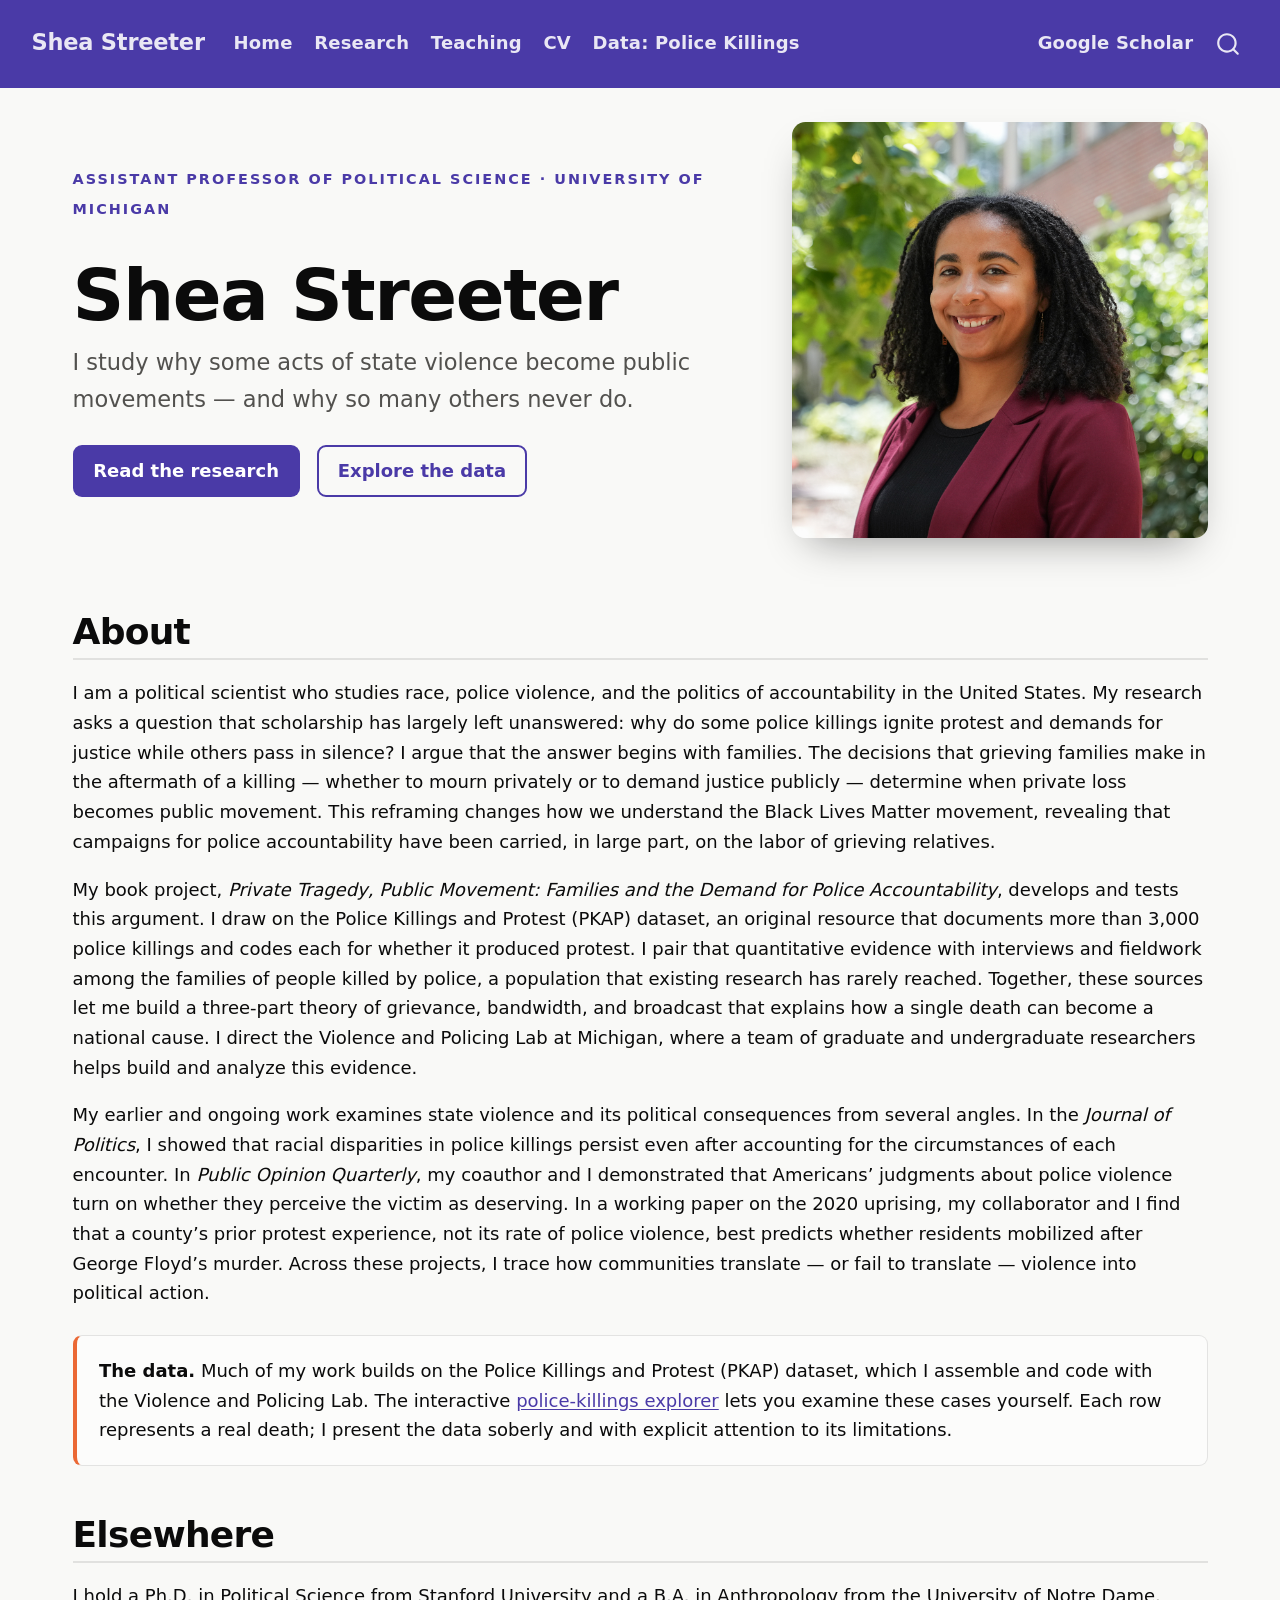
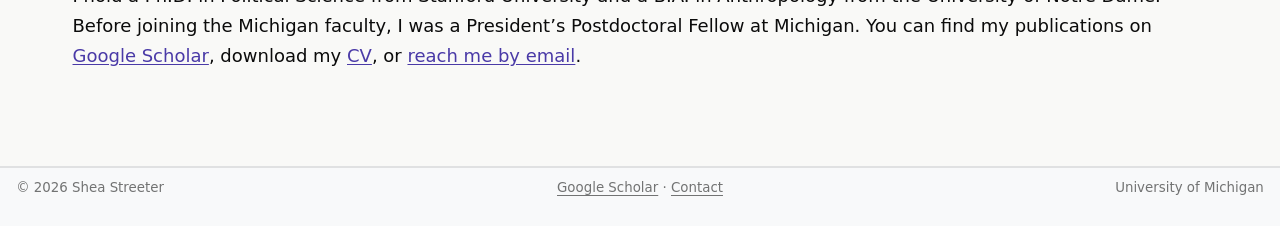
==== index.html @ d5afd99a "deploy: b0ec821dd455ff448c9809f2f9eb0f0bcfa39a82" ====
<!DOCTYPE html>
<html xmlns="http://www.w3.org/1999/xhtml" lang="en" xml:lang="en"><head>

<meta charset="utf-8">
<meta name="generator" content="quarto-1.9.38">

<meta name="viewport" content="width=device-width, initial-scale=1.0, user-scalable=yes">

<meta name="description" content="Shea Streeter studies race, police violence, and the politics of protest and accountability.">

<title>Shea Streeter — Political Scientist, University of Michigan – Shea Streeter</title>
<style>
/* Default styles provided by pandoc.
** See https://pandoc.org/MANUAL.html#variables-for-html for config info.
*/
code{white-space: pre-wrap;}
span.smallcaps{font-variant: small-caps;}
div.columns{display: flex; gap: min(4vw, 1.5em);}
div.column{flex: auto; overflow-x: auto;}
div.hanging-indent{margin-left: 1.5em; text-indent: -1.5em;}
ul.task-list{list-style: none;}
ul.task-list li input[type="checkbox"] {
  width: 0.8em;
  margin: 0 0.8em 0.2em -1em; /* quarto-specific, see https://github.com/quarto-dev/quarto-cli/issues/4556 */ 
  vertical-align: middle;
}
</style>


<script src="site_libs/quarto-nav/quarto-nav.js"></script>
<script src="site_libs/clipboard/clipboard.min.js"></script>
<script src="site_libs/quarto-search/autocomplete.umd.js"></script>
<script src="site_libs/quarto-search/fuse.min.js"></script>
<script src="site_libs/quarto-search/quarto-search.js"></script>
<meta name="quarto:offset" content="./">
<link href="./images/shea-streeter.jpg" rel="icon" type="image/jpeg">
<script src="site_libs/quarto-html/quarto.js" type="module"></script>
<script src="site_libs/quarto-html/tabsets/tabsets.js" type="module"></script>
<script src="site_libs/quarto-html/popper.min.js"></script>
<script src="site_libs/quarto-html/tippy.umd.min.js"></script>
<script src="site_libs/quarto-html/anchor.min.js"></script>
<link href="site_libs/quarto-html/tippy.css" rel="stylesheet">
<link href="site_libs/quarto-html/quarto-syntax-highlighting-15634bcf2e68342d4ad2dfa704d543f6.css" rel="stylesheet" id="quarto-text-highlighting-styles">
<script src="site_libs/bootstrap/bootstrap.min.js"></script>
<link href="site_libs/bootstrap/bootstrap-icons.css" rel="stylesheet">
<link href="site_libs/bootstrap/bootstrap-364312ebfc27eddc40eaf85bebcc866a.min.css" rel="stylesheet" append-hash="true" id="quarto-bootstrap" data-mode="light">
<script id="quarto-search-options" type="application/json">{
  "location": "navbar",
  "copy-button": false,
  "collapse-after": 3,
  "panel-placement": "end",
  "type": "overlay",
  "limit": 50,
  "keyboard-shortcut": [
    "f",
    "/",
    "s"
  ],
  "show-item-context": false,
  "language": {
    "search-no-results-text": "No results",
    "search-matching-documents-text": "matching documents",
    "search-copy-link-title": "Copy link to search",
    "search-hide-matches-text": "Hide additional matches",
    "search-more-match-text": "more match in this document",
    "search-more-matches-text": "more matches in this document",
    "search-clear-button-title": "Clear",
    "search-text-placeholder": "",
    "search-detached-cancel-button-title": "Cancel",
    "search-submit-button-title": "Submit",
    "search-label": "Search"
  }
}</script>
<style>html{ scroll-behavior: smooth; }</style>


</head>

<body class="nav-fixed quarto-light">

<div id="quarto-search-results"></div>
  <header id="quarto-header" class="headroom fixed-top">
    <nav class="navbar navbar-expand-lg " data-bs-theme="dark">
      <div class="navbar-container container-fluid">
      <div class="navbar-brand-container mx-auto">
    <a class="navbar-brand" href="./index.html">
    <span class="navbar-title">Shea Streeter</span>
    </a>
  </div>
            <div id="quarto-search" class="" title="Search"></div>
          <button class="navbar-toggler" type="button" data-bs-toggle="collapse" data-bs-target="#navbarCollapse" aria-controls="navbarCollapse" role="menu" aria-expanded="false" aria-label="Toggle navigation" onclick="if (window.quartoToggleHeadroom) { window.quartoToggleHeadroom(); }">
  <span class="navbar-toggler-icon"></span>
</button>
          <div class="collapse navbar-collapse" id="navbarCollapse">
            <ul class="navbar-nav navbar-nav-scroll me-auto">
  <li class="nav-item">
    <a class="nav-link active" href="./index.html" aria-current="page"> 
<span class="menu-text">Home</span></a>
  </li>  
  <li class="nav-item">
    <a class="nav-link" href="./research.html"> 
<span class="menu-text">Research</span></a>
  </li>  
  <li class="nav-item">
    <a class="nav-link" href="./teaching.html"> 
<span class="menu-text">Teaching</span></a>
  </li>  
  <li class="nav-item">
    <a class="nav-link" href="./cv.html"> 
<span class="menu-text">CV</span></a>
  </li>  
  <li class="nav-item">
    <a class="nav-link" href="./data/police-killings.html"> 
<span class="menu-text">Data: Police Killings</span></a>
  </li>  
</ul>
            <ul class="navbar-nav navbar-nav-scroll ms-auto">
  <li class="nav-item">
    <a class="nav-link" href="https://scholar.google.com/citations?user=q2j799YAAAAJ&amp;hl=en" target="_blank"> 
<span class="menu-text">Google Scholar</span></a>
  </li>  
</ul>
          </div> <!-- /navcollapse -->
            <div class="quarto-navbar-tools">
</div>
      </div> <!-- /container-fluid -->
    </nav>
</header>
<!-- content -->
<div id="quarto-content" class="quarto-container page-columns page-rows-contents page-layout-full page-navbar">
<!-- sidebar -->
<!-- margin-sidebar -->
    
<!-- main -->
<main class="content column-page" id="quarto-document-content"><header id="title-block-header" class="quarto-title-block"></header>




<div class="hero">
<div class="hero-text">
<p><span class="eyebrow">Assistant Professor of Political Science · University of Michigan</span></p>
<section id="shea-streeter" class="level1">
<h1>Shea Streeter</h1>
<p><span class="lead">I study why some acts of state violence become public movements — and why so many others never do.</span></p>
<p style="margin-top:1.5rem;">
<a class="btn-brand" href="./research.html">Read the research</a> &nbsp; <a class="btn-ghost" href="./data/police-killings.html">Explore the data</a>
</p>
</section>
</div>
<div class="portrait">
<p><img src="images/shea-streeter.jpg" class="img-fluid" alt="Portrait of Shea Streeter"></p>
</div>
</div>
<section id="about" class="level2">
<h2 class="anchored" data-anchor-id="about">About</h2>
<p>I am a political scientist who studies race, police violence, and the politics of accountability in the United States. My research asks a question that scholarship has largely left unanswered: why do some police killings ignite protest and demands for justice while others pass in silence? I argue that the answer begins with families. The decisions that grieving families make in the aftermath of a killing — whether to mourn privately or to demand justice publicly — determine when private loss becomes public movement. This reframing changes how we understand the Black Lives Matter movement, revealing that campaigns for police accountability have been carried, in large part, on the labor of grieving relatives.</p>
<p>My book project, <em>Private Tragedy, Public Movement: Families and the Demand for Police Accountability</em>, develops and tests this argument. I draw on the Police Killings and Protest (PKAP) dataset, an original resource that documents more than 3,000 police killings and codes each for whether it produced protest. I pair that quantitative evidence with interviews and fieldwork among the families of people killed by police, a population that existing research has rarely reached. Together, these sources let me build a three-part theory of grievance, bandwidth, and broadcast that explains how a single death can become a national cause. I direct the Violence and Policing Lab at Michigan, where a team of graduate and undergraduate researchers helps build and analyze this evidence.</p>
<p>My earlier and ongoing work examines state violence and its political consequences from several angles. In the <em>Journal of Politics</em>, I showed that racial disparities in police killings persist even after accounting for the circumstances of each encounter. In <em>Public Opinion Quarterly</em>, my coauthor and I demonstrated that Americans’ judgments about police violence turn on whether they perceive the victim as deserving. In a working paper on the 2020 uprising, my collaborator and I find that a county’s prior protest experience, not its rate of police violence, best predicts whether residents mobilized after George Floyd’s murder. Across these projects, I trace how communities translate — or fail to translate — violence into political action.</p>
<div class="notebox">
<p><strong>The data.</strong> Much of my work builds on the Police Killings and Protest (PKAP) dataset, which I assemble and code with the Violence and Policing Lab. The interactive <a href="./data/police-killings.html">police-killings explorer</a> lets you examine these cases yourself. Each row represents a real death; I present the data soberly and with explicit attention to its limitations.</p>
</div>
</section>
<section id="elsewhere" class="level2">
<h2 class="anchored" data-anchor-id="elsewhere">Elsewhere</h2>
<p>I hold a Ph.D.&nbsp;in Political Science from Stanford University and a B.A. in Anthropology from the University of Notre Dame. Before joining the Michigan faculty, I was a President’s Postdoctoral Fellow at Michigan. You can find my publications on <a href="https://scholar.google.com/citations?user=q2j799YAAAAJ&amp;hl=en" target="_blank">Google Scholar</a>, download my <a href="./cv.html">CV</a>, or <a href="#" class="email-obf" data-user="sashea" data-domain="umich.edu">reach me by email</a>.</p>


</section>

</main> <!-- /main -->
<script>
// Assemble the email address at runtime from split data-attributes so the full
// address never appears as one contiguous string in the page source for scrapers.
(function () {
  function build() {
    document.querySelectorAll(".email-obf").forEach(function (el) {
      var user = el.getAttribute("data-user");
      var domain = el.getAttribute("data-domain");
      if (!user || !domain) return;
      var addr = user + "@" + domain; // @ = "@"
      el.setAttribute("href", "mailto:" + addr);
      // Show the address as visible text only if asked (data-show), else keep the label.
      if (el.hasAttribute("data-show")) {
        el.textContent = addr;
      }
      el.removeAttribute("data-user");
      el.removeAttribute("data-domain");
    });
  }
  if (document.readyState === "loading") {
    document.addEventListener("DOMContentLoaded", build);
  } else {
    build();
  }
})();
</script>
<script id="quarto-html-after-body" type="application/javascript">
  window.document.addEventListener("DOMContentLoaded", function (event) {
    const icon = "";
    const anchorJS = new window.AnchorJS();
    anchorJS.options = {
      placement: 'right',
      icon: icon
    };
    anchorJS.add('.anchored');
    const isCodeAnnotation = (el) => {
      for (const clz of el.classList) {
        if (clz.startsWith('code-annotation-')) {                     
          return true;
        }
      }
      return false;
    }
    const onCopySuccess = function(e) {
      // button target
      const button = e.trigger;
      // don't keep focus
      button.blur();
      // flash "checked"
      button.classList.add('code-copy-button-checked');
      var currentTitle = button.getAttribute("title");
      button.setAttribute("title", "Copied!");
      let tooltip;
      if (window.bootstrap) {
        button.setAttribute("data-bs-toggle", "tooltip");
        button.setAttribute("data-bs-placement", "left");
        button.setAttribute("data-bs-title", "Copied!");
        tooltip = new bootstrap.Tooltip(button, 
          { trigger: "manual", 
            customClass: "code-copy-button-tooltip",
            offset: [0, -8]});
        tooltip.show();    
      }
      setTimeout(function() {
        if (tooltip) {
          tooltip.hide();
          button.removeAttribute("data-bs-title");
          button.removeAttribute("data-bs-toggle");
          button.removeAttribute("data-bs-placement");
        }
        button.setAttribute("title", currentTitle);
        button.classList.remove('code-copy-button-checked');
      }, 1000);
      // clear code selection
      e.clearSelection();
    }
    const getTextToCopy = function(trigger) {
      const outerScaffold = trigger.parentElement.cloneNode(true);
      const codeEl = outerScaffold.querySelector('code');
      for (const childEl of codeEl.children) {
        if (isCodeAnnotation(childEl)) {
          childEl.remove();
        }
      }
      return codeEl.innerText;
    }
    const clipboard = new window.ClipboardJS('.code-copy-button:not([data-in-quarto-modal])', {
      text: getTextToCopy
    });
    clipboard.on('success', onCopySuccess);
    if (window.document.getElementById('quarto-embedded-source-code-modal')) {
      const clipboardModal = new window.ClipboardJS('.code-copy-button[data-in-quarto-modal]', {
        text: getTextToCopy,
        container: window.document.getElementById('quarto-embedded-source-code-modal')
      });
      clipboardModal.on('success', onCopySuccess);
    }
      var localhostRegex = new RegExp(/^(?:http|https):\/\/localhost\:?[0-9]*\//);
      var mailtoRegex = new RegExp(/^mailto:/);
        var filterRegex = new RegExp("https:\/\/sheastreeter\.com");
      var isInternal = (href) => {
          return filterRegex.test(href) || localhostRegex.test(href) || mailtoRegex.test(href);
      }
      // Inspect non-navigation links and adorn them if external
     var links = window.document.querySelectorAll('a[href]:not(.nav-link):not(.navbar-brand):not(.toc-action):not(.sidebar-link):not(.sidebar-item-toggle):not(.pagination-link):not(.no-external):not([aria-hidden]):not(.dropdown-item):not(.quarto-navigation-tool):not(.about-link)');
      for (var i=0; i<links.length; i++) {
        const link = links[i];
        if (!isInternal(link.href)) {
          // undo the damage that might have been done by quarto-nav.js in the case of
          // links that we want to consider external
          if (link.dataset.originalHref !== undefined) {
            link.href = link.dataset.originalHref;
          }
            // target, if specified
            link.setAttribute("target", "_blank");
            if (link.getAttribute("rel") === null) {
              link.setAttribute("rel", "noopener");
            }
        }
      }
    function tippyHover(el, contentFn, onTriggerFn, onUntriggerFn) {
      const config = {
        allowHTML: true,
        maxWidth: 500,
        delay: 100,
        arrow: false,
        appendTo: function(el) {
            return el.parentElement;
        },
        interactive: true,
        interactiveBorder: 10,
        theme: 'quarto',
        placement: 'bottom-start',
      };
      if (contentFn) {
        config.content = contentFn;
      }
      if (onTriggerFn) {
        config.onTrigger = onTriggerFn;
      }
      if (onUntriggerFn) {
        config.onUntrigger = onUntriggerFn;
      }
      window.tippy(el, config); 
    }
    const noterefs = window.document.querySelectorAll('a[role="doc-noteref"]');
    for (var i=0; i<noterefs.length; i++) {
      const ref = noterefs[i];
      tippyHover(ref, function() {
        // use id or data attribute instead here
        let href = ref.getAttribute('data-footnote-href') || ref.getAttribute('href');
        try { href = new URL(href).hash; } catch {}
        const id = href.replace(/^#\/?/, "");
        const note = window.document.getElementById(id);
        if (note) {
          return note.innerHTML;
        } else {
          return "";
        }
      });
    }
    const xrefs = window.document.querySelectorAll('a.quarto-xref');
    const processXRef = (id, note) => {
      // Strip column container classes
      const stripColumnClz = (el) => {
        el.classList.remove("page-full", "page-columns");
        if (el.children) {
          for (const child of el.children) {
            stripColumnClz(child);
          }
        }
      }
      stripColumnClz(note)
      if (id === null || id.startsWith('sec-')) {
        // Special case sections, only their first couple elements
        const container = document.createElement("div");
        if (note.children && note.children.length > 2) {
          container.appendChild(note.children[0].cloneNode(true));
          for (let i = 1; i < note.children.length; i++) {
            const child = note.children[i];
            if (child.tagName === "P" && child.innerText === "") {
              continue;
            } else {
              container.appendChild(child.cloneNode(true));
              break;
            }
          }
          if (window.Quarto?.typesetMath) {
            window.Quarto.typesetMath(container);
          }
          return container.innerHTML
        } else {
          if (window.Quarto?.typesetMath) {
            window.Quarto.typesetMath(note);
          }
          return note.innerHTML;
        }
      } else {
        // Remove any anchor links if they are present
        const anchorLink = note.querySelector('a.anchorjs-link');
        if (anchorLink) {
          anchorLink.remove();
        }
        if (window.Quarto?.typesetMath) {
          window.Quarto.typesetMath(note);
        }
        if (note.classList.contains("callout")) {
          return note.outerHTML;
        } else {
          return note.innerHTML;
        }
      }
    }
    for (var i=0; i<xrefs.length; i++) {
      const xref = xrefs[i];
      tippyHover(xref, undefined, function(instance) {
        instance.disable();
        let url = xref.getAttribute('href');
        let hash = undefined; 
        if (url.startsWith('#')) {
          hash = url;
        } else {
          try { hash = new URL(url).hash; } catch {}
        }
        if (hash) {
          const id = hash.replace(/^#\/?/, "");
          const note = window.document.getElementById(id);
          if (note !== null) {
            try {
              const html = processXRef(id, note.cloneNode(true));
              instance.setContent(html);
            } finally {
              instance.enable();
              instance.show();
            }
          } else {
            // See if we can fetch this
            fetch(url.split('#')[0])
            .then(res => res.text())
            .then(html => {
              const parser = new DOMParser();
              const htmlDoc = parser.parseFromString(html, "text/html");
              const note = htmlDoc.getElementById(id);
              if (note !== null) {
                const html = processXRef(id, note);
                instance.setContent(html);
              } 
            }).finally(() => {
              instance.enable();
              instance.show();
            });
          }
        } else {
          // See if we can fetch a full url (with no hash to target)
          // This is a special case and we should probably do some content thinning / targeting
          fetch(url)
          .then(res => res.text())
          .then(html => {
            const parser = new DOMParser();
            const htmlDoc = parser.parseFromString(html, "text/html");
            const note = htmlDoc.querySelector('main.content');
            if (note !== null) {
              // This should only happen for chapter cross references
              // (since there is no id in the URL)
              // remove the first header
              if (note.children.length > 0 && note.children[0].tagName === "HEADER") {
                note.children[0].remove();
              }
              const html = processXRef(null, note);
              instance.setContent(html);
            } 
          }).finally(() => {
            instance.enable();
            instance.show();
          });
        }
      }, function(instance) {
      });
    }
        let selectedAnnoteEl;
        const selectorForAnnotation = ( cell, annotation) => {
          let cellAttr = 'data-code-cell="' + cell + '"';
          let lineAttr = 'data-code-annotation="' +  annotation + '"';
          const selector = 'span[' + cellAttr + '][' + lineAttr + ']';
          return selector;
        }
        const selectCodeLines = (annoteEl) => {
          const doc = window.document;
          const targetCell = annoteEl.getAttribute("data-target-cell");
          const targetAnnotation = annoteEl.getAttribute("data-target-annotation");
          const annoteSpan = window.document.querySelector(selectorForAnnotation(targetCell, targetAnnotation));
          const lines = annoteSpan.getAttribute("data-code-lines").split(",");
          const lineIds = lines.map((line) => {
            return targetCell + "-" + line;
          })
          let top = null;
          let height = null;
          let parent = null;
          if (lineIds.length > 0) {
              //compute the position of the single el (top and bottom and make a div)
              const el = window.document.getElementById(lineIds[0]);
              top = el.offsetTop;
              height = el.offsetHeight;
              parent = el.parentElement.parentElement;
            if (lineIds.length > 1) {
              const lastEl = window.document.getElementById(lineIds[lineIds.length - 1]);
              const bottom = lastEl.offsetTop + lastEl.offsetHeight;
              height = bottom - top;
            }
            if (top !== null && height !== null && parent !== null) {
              // cook up a div (if necessary) and position it 
              let div = window.document.getElementById("code-annotation-line-highlight");
              if (div === null) {
                div = window.document.createElement("div");
                div.setAttribute("id", "code-annotation-line-highlight");
                div.style.position = 'absolute';
                parent.appendChild(div);
              }
              div.style.top = top - 2 + "px";
              div.style.height = height + 4 + "px";
              div.style.left = 0;
              let gutterDiv = window.document.getElementById("code-annotation-line-highlight-gutter");
              if (gutterDiv === null) {
                gutterDiv = window.document.createElement("div");
                gutterDiv.setAttribute("id", "code-annotation-line-highlight-gutter");
                gutterDiv.style.position = 'absolute';
                const codeCell = window.document.getElementById(targetCell);
                const gutter = codeCell.querySelector('.code-annotation-gutter');
                gutter.appendChild(gutterDiv);
              }
              gutterDiv.style.top = top - 2 + "px";
              gutterDiv.style.height = height + 4 + "px";
            }
            selectedAnnoteEl = annoteEl;
          }
        };
        const unselectCodeLines = () => {
          const elementsIds = ["code-annotation-line-highlight", "code-annotation-line-highlight-gutter"];
          elementsIds.forEach((elId) => {
            const div = window.document.getElementById(elId);
            if (div) {
              div.remove();
            }
          });
          selectedAnnoteEl = undefined;
        };
          // Handle positioning of the toggle
      window.addEventListener(
        "resize",
        throttle(() => {
          elRect = undefined;
          if (selectedAnnoteEl) {
            selectCodeLines(selectedAnnoteEl);
          }
        }, 10)
      );
      function throttle(fn, ms) {
      let throttle = false;
      let timer;
        return (...args) => {
          if(!throttle) { // first call gets through
              fn.apply(this, args);
              throttle = true;
          } else { // all the others get throttled
              if(timer) clearTimeout(timer); // cancel #2
              timer = setTimeout(() => {
                fn.apply(this, args);
                timer = throttle = false;
              }, ms);
          }
        };
      }
        // Attach click handler to the DT
        const annoteDls = window.document.querySelectorAll('dt[data-target-cell]');
        for (const annoteDlNode of annoteDls) {
          annoteDlNode.addEventListener('click', (event) => {
            const clickedEl = event.target;
            if (clickedEl !== selectedAnnoteEl) {
              unselectCodeLines();
              const activeEl = window.document.querySelector('dt[data-target-cell].code-annotation-active');
              if (activeEl) {
                activeEl.classList.remove('code-annotation-active');
              }
              selectCodeLines(clickedEl);
              clickedEl.classList.add('code-annotation-active');
            } else {
              // Unselect the line
              unselectCodeLines();
              clickedEl.classList.remove('code-annotation-active');
            }
          });
        }
    const findCites = (el) => {
      const parentEl = el.parentElement;
      if (parentEl) {
        const cites = parentEl.dataset.cites;
        if (cites) {
          return {
            el,
            cites: cites.split(' ')
          };
        } else {
          return findCites(el.parentElement)
        }
      } else {
        return undefined;
      }
    };
    var bibliorefs = window.document.querySelectorAll('a[role="doc-biblioref"]');
    for (var i=0; i<bibliorefs.length; i++) {
      const ref = bibliorefs[i];
      const citeInfo = findCites(ref);
      if (citeInfo) {
        tippyHover(citeInfo.el, function() {
          var popup = window.document.createElement('div');
          citeInfo.cites.forEach(function(cite) {
            var citeDiv = window.document.createElement('div');
            citeDiv.classList.add('hanging-indent');
            citeDiv.classList.add('csl-entry');
            var biblioDiv = window.document.getElementById('ref-' + cite);
            if (biblioDiv) {
              citeDiv.innerHTML = biblioDiv.innerHTML;
            }
            popup.appendChild(citeDiv);
          });
          return popup.innerHTML;
        });
      }
    }
  });
  </script>
</div> <!-- /content -->
<footer class="footer">
  <div class="nav-footer">
    <div class="nav-footer-left">
<p>© 2026 Shea Streeter</p>
</div>   
    <div class="nav-footer-center">
<p><a href="https://scholar.google.com/citations?user=q2j799YAAAAJ&amp;hl=en" target="_blank">Google Scholar</a> · <a href="#" class="email-obf" data-user="sashea" data-domain="umich.edu">Contact</a></p>
</div>
    <div class="nav-footer-right">
<p>University of Michigan</p>
</div>
  </div>
</footer>




<script src="site_libs/quarto-html/zenscroll-min.js"></script>
</body></html>
---- site_libs/quarto-html/tippy.css ----
.tippy-box[data-animation=fade][data-state=hidden]{opacity:0}[data-tippy-root]{max-width:calc(100vw - 10px)}.tippy-box{position:relative;background-color:#333;color:#fff;border-radius:4px;font-size:14px;line-height:1.4;white-space:normal;outline:0;transition-property:transform,visibility,opacity}.tippy-box[data-placement^=top]>.tippy-arrow{bottom:0}.tippy-box[data-placement^=top]>.tippy-arrow:before{bottom:-7px;left:0;border-width:8px 8px 0;border-top-color:initial;transform-origin:center top}.tippy-box[data-placement^=bottom]>.tippy-arrow{top:0}.tippy-box[data-placement^=bottom]>.tippy-arrow:before{top:-7px;left:0;border-width:0 8px 8px;border-bottom-color:initial;transform-origin:center bottom}.tippy-box[data-placement^=left]>.tippy-arrow{right:0}.tippy-box[data-placement^=left]>.tippy-arrow:before{border-width:8px 0 8px 8px;border-left-color:initial;right:-7px;transform-origin:center left}.tippy-box[data-placement^=right]>.tippy-arrow{left:0}.tippy-box[data-placement^=right]>.tippy-arrow:before{left:-7px;border-width:8px 8px 8px 0;border-right-color:initial;transform-origin:center right}.tippy-box[data-inertia][data-state=visible]{transition-timing-function:cubic-bezier(.54,1.5,.38,1.11)}.tippy-arrow{width:16px;height:16px;color:#333}.tippy-arrow:before{content:"";position:absolute;border-color:transparent;border-style:solid}.tippy-content{position:relative;padding:5px 9px;z-index:1}
---- site_libs/quarto-html/quarto-syntax-highlighting-15634bcf2e68342d4ad2dfa704d543f6.css ----
/* quarto syntax highlight colors */
:root {
  --quarto-hl-ot-color: #003B4F;
  --quarto-hl-at-color: #657422;
  --quarto-hl-ss-color: #20794D;
  --quarto-hl-an-color: #5E5E5E;
  --quarto-hl-fu-color: #4758AB;
  --quarto-hl-st-color: #20794D;
  --quarto-hl-cf-color: #003B4F;
  --quarto-hl-op-color: #5E5E5E;
  --quarto-hl-er-color: #AD0000;
  --quarto-hl-bn-color: #AD0000;
  --quarto-hl-al-color: #AD0000;
  --quarto-hl-va-color: #111111;
  --quarto-hl-bu-color: inherit;
  --quarto-hl-ex-color: inherit;
  --quarto-hl-pp-color: #AD0000;
  --quarto-hl-in-color: #5E5E5E;
  --quarto-hl-vs-color: #20794D;
  --quarto-hl-wa-color: #5E5E5E;
  --quarto-hl-do-color: #5E5E5E;
  --quarto-hl-im-color: #00769E;
  --quarto-hl-ch-color: #20794D;
  --quarto-hl-dt-color: #AD0000;
  --quarto-hl-fl-color: #AD0000;
  --quarto-hl-co-color: #5E5E5E;
  --quarto-hl-cv-color: #5E5E5E;
  --quarto-hl-cn-color: #8f5902;
  --quarto-hl-sc-color: #5E5E5E;
  --quarto-hl-dv-color: #AD0000;
  --quarto-hl-kw-color: #003B4F;
}

/* other quarto variables */
:root {
  --quarto-font-monospace: SFMono-Regular, Menlo, Monaco, Consolas, "Liberation Mono", "Courier New", monospace;
}

/* syntax highlight based on Pandoc's rules */
pre > code.sourceCode > span {
  color: #003B4F;
}

code.sourceCode > span {
  color: #003B4F;
}

div.sourceCode,
div.sourceCode pre.sourceCode {
  color: #003B4F;
}

/* Normal */
code span {
  color: #003B4F;
}

/* Alert */
code span.al {
  color: #AD0000;
  font-style: inherit;
}

/* Annotation */
code span.an {
  color: #5E5E5E;
  font-style: inherit;
}

/* Attribute */
code span.at {
  color: #657422;
  font-style: inherit;
}

/* BaseN */
code span.bn {
  color: #AD0000;
  font-style: inherit;
}

/* BuiltIn */
code span.bu {
  font-style: inherit;
}

/* ControlFlow */
code span.cf {
  color: #003B4F;
  font-weight: bold;
  font-style: inherit;
}

/* Char */
code span.ch {
  color: #20794D;
  font-style: inherit;
}

/* Constant */
code span.cn {
  color: #8f5902;
  font-style: inherit;
}

/* Comment */
code span.co {
  color: #5E5E5E;
  font-style: inherit;
}

/* CommentVar */
code span.cv {
  color: #5E5E5E;
  font-style: italic;
}

/* Documentation */
code span.do {
  color: #5E5E5E;
  font-style: italic;
}

/* DataType */
code span.dt {
  color: #AD0000;
  font-style: inherit;
}

/* DecVal */
code span.dv {
  color: #AD0000;
  font-style: inherit;
}

/* Error */
code span.er {
  color: #AD0000;
  font-style: inherit;
}

/* Extension */
code span.ex {
  font-style: inherit;
}

/* Float */
code span.fl {
  color: #AD0000;
  font-style: inherit;
}

/* Function */
code span.fu {
  color: #4758AB;
  font-style: inherit;
}

/* Import */
code span.im {
  color: #00769E;
  font-style: inherit;
}

/* Information */
code span.in {
  color: #5E5E5E;
  font-style: inherit;
}

/* Keyword */
code span.kw {
  color: #003B4F;
  font-weight: bold;
  font-style: inherit;
}

/* Operator */
code span.op {
  color: #5E5E5E;
  font-style: inherit;
}

/* Other */
code span.ot {
  color: #003B4F;
  font-style: inherit;
}

/* Preprocessor */
code span.pp {
  color: #AD0000;
  font-style: inherit;
}

/* SpecialChar */
code span.sc {
  color: #5E5E5E;
  font-style: inherit;
}

/* SpecialString */
code span.ss {
  color: #20794D;
  font-style: inherit;
}

/* String */
code span.st {
  color: #20794D;
  font-style: inherit;
}

/* Variable */
code span.va {
  color: #111111;
  font-style: inherit;
}

/* VerbatimString */
code span.vs {
  color: #20794D;
  font-style: inherit;
}

/* Warning */
code span.wa {
  color: #5E5E5E;
  font-style: italic;
}

.prevent-inlining {
  content: "</";
}

/*# sourceMappingURL=f23921c56f73e400b49028c9186a1aa0.css.map */
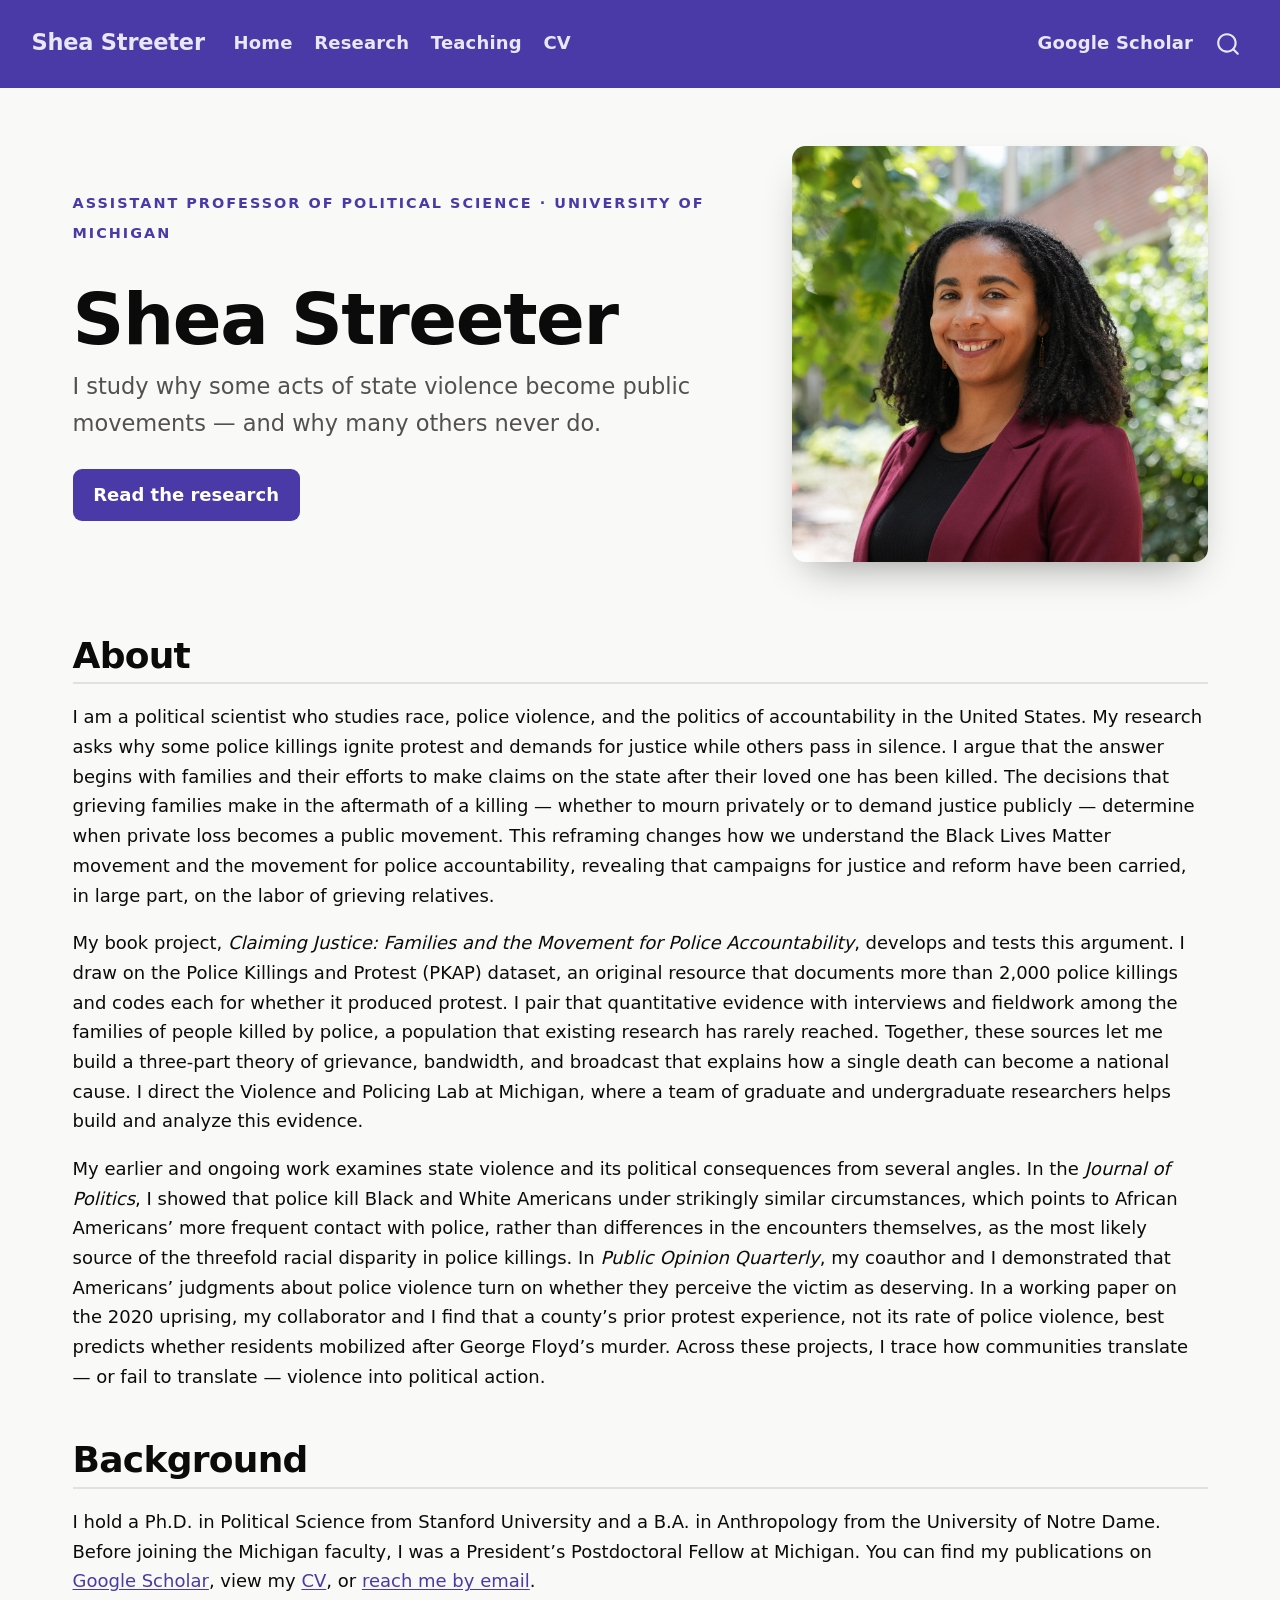
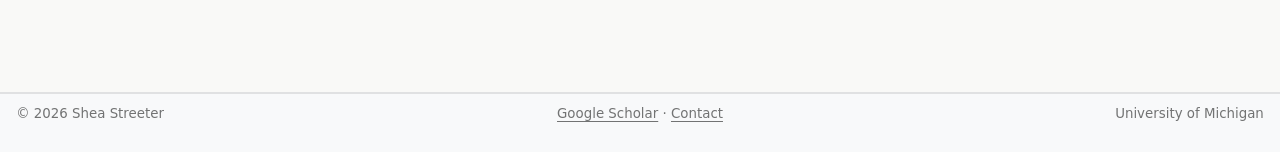
==== commit ab232eff: "deploy: d52d3cbb87418ae64475982957242ec30ae3188a" ====
--- a/index.html
+++ b/index.html
@@ -2,7 +2,7 @@
 <html xmlns="http://www.w3.org/1999/xhtml" lang="en" xml:lang="en"><head>
 
 <meta charset="utf-8">
-<meta name="generator" content="quarto-1.9.38">
+<meta name="generator" content="quarto-1.10.19">
 
 <meta name="viewport" content="width=device-width, initial-scale=1.0, user-scalable=yes">
 
@@ -13,10 +13,13 @@
 /* Default styles provided by pandoc.
 ** See https://pandoc.org/MANUAL.html#variables-for-html for config info.
 */
-code{white-space: pre-wrap;}
 span.smallcaps{font-variant: small-caps;}
-div.columns{display: flex; gap: min(4vw, 1.5em);}
-div.column{flex: auto; overflow-x: auto;}
+div.columns{display: flex; gap: 1.5em;}
+div.column{flex: auto;}
+@media screen {
+div.columns{gap: min(4vw, 1.5em);}
+div.column{overflow-x: auto;}
+}
 div.hanging-indent{margin-left: 1.5em; text-indent: -1.5em;}
 ul.task-list{list-style: none;}
 ul.task-list li input[type="checkbox"] {
@@ -40,10 +43,10 @@
 <script src="site_libs/quarto-html/tippy.umd.min.js"></script>
 <script src="site_libs/quarto-html/anchor.min.js"></script>
 <link href="site_libs/quarto-html/tippy.css" rel="stylesheet">
-<link href="site_libs/quarto-html/quarto-syntax-highlighting-15634bcf2e68342d4ad2dfa704d543f6.css" rel="stylesheet" id="quarto-text-highlighting-styles">
+<link href="site_libs/quarto-html/quarto-syntax-highlighting-bf27225e3a48a9273f3daa8f8e829971.css" rel="stylesheet" id="quarto-text-highlighting-styles">
 <script src="site_libs/bootstrap/bootstrap.min.js"></script>
 <link href="site_libs/bootstrap/bootstrap-icons.css" rel="stylesheet">
-<link href="site_libs/bootstrap/bootstrap-364312ebfc27eddc40eaf85bebcc866a.min.css" rel="stylesheet" append-hash="true" id="quarto-bootstrap" data-mode="light">
+<link href="site_libs/bootstrap/bootstrap-8819f64cdc4b224840f681531494e779.min.css" rel="stylesheet" append-hash="true" id="quarto-bootstrap" data-mode="light">
 <script id="quarto-search-options" type="application/json">{
   "location": "navbar",
   "copy-button": false,
@@ -109,10 +112,6 @@
     <a class="nav-link" href="./cv.html"> 
 <span class="menu-text">CV</span></a>
   </li>  
-  <li class="nav-item">
-    <a class="nav-link" href="./data/police-killings.html"> 
-<span class="menu-text">Data: Police Killings</span></a>
-  </li>  
 </ul>
             <ul class="navbar-nav navbar-nav-scroll ms-auto">
   <li class="nav-item">
@@ -142,9 +141,9 @@
 <p><span class="eyebrow">Assistant Professor of Political Science · University of Michigan</span></p>
 <section id="shea-streeter" class="level1">
 <h1>Shea Streeter</h1>
-<p><span class="lead">I study why some acts of state violence become public movements — and why so many others never do.</span></p>
+<p><span class="lead">I study why some acts of state violence become public movements — and why many others never do.</span></p>
 <p style="margin-top:1.5rem;">
-<a class="btn-brand" href="./research.html">Read the research</a> &nbsp; <a class="btn-ghost" href="./data/police-killings.html">Explore the data</a>
+<a class="btn-brand" href="./research.html">Read the research</a>
 </p>
 </section>
 </div>
@@ -154,16 +153,13 @@
 </div>
 <section id="about" class="level2">
 <h2 class="anchored" data-anchor-id="about">About</h2>
-<p>I am a political scientist who studies race, police violence, and the politics of accountability in the United States. My research asks a question that scholarship has largely left unanswered: why do some police killings ignite protest and demands for justice while others pass in silence? I argue that the answer begins with families. The decisions that grieving families make in the aftermath of a killing — whether to mourn privately or to demand justice publicly — determine when private loss becomes public movement. This reframing changes how we understand the Black Lives Matter movement, revealing that campaigns for police accountability have been carried, in large part, on the labor of grieving relatives.</p>
-<p>My book project, <em>Private Tragedy, Public Movement: Families and the Demand for Police Accountability</em>, develops and tests this argument. I draw on the Police Killings and Protest (PKAP) dataset, an original resource that documents more than 3,000 police killings and codes each for whether it produced protest. I pair that quantitative evidence with interviews and fieldwork among the families of people killed by police, a population that existing research has rarely reached. Together, these sources let me build a three-part theory of grievance, bandwidth, and broadcast that explains how a single death can become a national cause. I direct the Violence and Policing Lab at Michigan, where a team of graduate and undergraduate researchers helps build and analyze this evidence.</p>
-<p>My earlier and ongoing work examines state violence and its political consequences from several angles. In the <em>Journal of Politics</em>, I showed that racial disparities in police killings persist even after accounting for the circumstances of each encounter. In <em>Public Opinion Quarterly</em>, my coauthor and I demonstrated that Americans’ judgments about police violence turn on whether they perceive the victim as deserving. In a working paper on the 2020 uprising, my collaborator and I find that a county’s prior protest experience, not its rate of police violence, best predicts whether residents mobilized after George Floyd’s murder. Across these projects, I trace how communities translate — or fail to translate — violence into political action.</p>
-<div class="notebox">
-<p><strong>The data.</strong> Much of my work builds on the Police Killings and Protest (PKAP) dataset, which I assemble and code with the Violence and Policing Lab. The interactive <a href="./data/police-killings.html">police-killings explorer</a> lets you examine these cases yourself. Each row represents a real death; I present the data soberly and with explicit attention to its limitations.</p>
-</div>
+<p>I am a political scientist who studies race, police violence, and the politics of accountability in the United States. My research asks why some police killings ignite protest and demands for justice while others pass in silence. I argue that the answer begins with families and their efforts to make claims on the state after their loved one has been killed. The decisions that grieving families make in the aftermath of a killing — whether to mourn privately or to demand justice publicly — determine when private loss becomes a public movement. This reframing changes how we understand the Black Lives Matter movement and the movement for police accountability, revealing that campaigns for justice and reform have been carried, in large part, on the labor of grieving relatives.</p>
+<p>My book project, <em>Claiming Justice: Families and the Movement for Police Accountability</em>, develops and tests this argument. I draw on the Police Killings and Protest (PKAP) dataset, an original resource that documents more than 2,000 police killings and codes each for whether it produced protest. I pair that quantitative evidence with interviews and fieldwork among the families of people killed by police, a population that existing research has rarely reached. Together, these sources let me build a three-part theory of grievance, bandwidth, and broadcast that explains how a single death can become a national cause. I direct the Violence and Policing Lab at Michigan, where a team of graduate and undergraduate researchers helps build and analyze this evidence.</p>
+<p>My earlier and ongoing work examines state violence and its political consequences from several angles. In the <em>Journal of Politics</em>, I showed that police kill Black and White Americans under strikingly similar circumstances, which points to African Americans’ more frequent contact with police, rather than differences in the encounters themselves, as the most likely source of the threefold racial disparity in police killings. In <em>Public Opinion Quarterly</em>, my coauthor and I demonstrated that Americans’ judgments about police violence turn on whether they perceive the victim as deserving. In a working paper on the 2020 uprising, my collaborator and I find that a county’s prior protest experience, not its rate of police violence, best predicts whether residents mobilized after George Floyd’s murder. Across these projects, I trace how communities translate — or fail to translate — violence into political action.</p>
 </section>
-<section id="elsewhere" class="level2">
-<h2 class="anchored" data-anchor-id="elsewhere">Elsewhere</h2>
-<p>I hold a Ph.D.&nbsp;in Political Science from Stanford University and a B.A. in Anthropology from the University of Notre Dame. Before joining the Michigan faculty, I was a President’s Postdoctoral Fellow at Michigan. You can find my publications on <a href="https://scholar.google.com/citations?user=q2j799YAAAAJ&amp;hl=en" target="_blank">Google Scholar</a>, download my <a href="./cv.html">CV</a>, or <a href="#" class="email-obf" data-user="sashea" data-domain="umich.edu">reach me by email</a>.</p>
+<section id="background" class="level2">
+<h2 class="anchored" data-anchor-id="background">Background</h2>
+<p>I hold a Ph.D.&nbsp;in Political Science from Stanford University and a B.A. in Anthropology from the University of Notre Dame. Before joining the Michigan faculty, I was a President’s Postdoctoral Fellow at Michigan. You can find my publications on <a href="https://scholar.google.com/citations?user=q2j799YAAAAJ&amp;hl=en" target="_blank">Google Scholar</a>, view my <a href="./cv.html">CV</a>, or <a href="#" class="email-obf" data-user="sashea" data-domain="umich.edu">reach me by email</a>.</p>
 
 
 </section>
--- a/site_libs/quarto-html/quarto-syntax-highlighting-bf27225e3a48a9273f3daa8f8e829971.css
+++ b/site_libs/quarto-html/quarto-syntax-highlighting-bf27225e3a48a9273f3daa8f8e829971.css
@@ -0,0 +1,236 @@
+/* quarto syntax highlight colors */
+:root {
+  --quarto-hl-ot-color: #003B4F;
+  --quarto-hl-at-color: #657422;
+  --quarto-hl-ss-color: #20794D;
+  --quarto-hl-an-color: #5E5E5E;
+  --quarto-hl-fu-color: #4758AB;
+  --quarto-hl-st-color: #20794D;
+  --quarto-hl-cf-color: #003B4F;
+  --quarto-hl-op-color: #5E5E5E;
+  --quarto-hl-er-color: #AD0000;
+  --quarto-hl-bn-color: #AD0000;
+  --quarto-hl-al-color: #AD0000;
+  --quarto-hl-va-color: #111111;
+  --quarto-hl-bu-color: inherit;
+  --quarto-hl-ex-color: inherit;
+  --quarto-hl-pp-color: #AD0000;
+  --quarto-hl-in-color: #5E5E5E;
+  --quarto-hl-vs-color: #20794D;
+  --quarto-hl-wa-color: #5E5E5E;
+  --quarto-hl-do-color: #5E5E5E;
+  --quarto-hl-im-color: #00769E;
+  --quarto-hl-ch-color: #20794D;
+  --quarto-hl-dt-color: #AD0000;
+  --quarto-hl-fl-color: #AD0000;
+  --quarto-hl-co-color: #5E5E5E;
+  --quarto-hl-cv-color: #5E5E5E;
+  --quarto-hl-cn-color: #8f5902;
+  --quarto-hl-sc-color: #5E5E5E;
+  --quarto-hl-dv-color: #AD0000;
+  --quarto-hl-kw-color: #003B4F;
+}
+
+/* other quarto variables */
+:root {
+  --quarto-font-monospace: SFMono-Regular, Menlo, Monaco, Consolas, "Liberation Mono", "Courier New", monospace;
+}
+
+/* syntax highlight based on Pandoc's rules */
+pre > code.sourceCode > span {
+  color: #003B4F;
+}
+
+code.sourceCode > span {
+  color: #003B4F;
+}
+
+div.sourceCode,
+div.sourceCode pre.sourceCode {
+  color: #003B4F;
+}
+
+/* Normal */
+code span {
+  color: #003B4F;
+}
+
+/* Alert */
+code span.al {
+  color: #AD0000;
+  font-style: inherit;
+}
+
+/* Annotation */
+code span.an {
+  color: #5E5E5E;
+  font-style: inherit;
+}
+
+/* Attribute */
+code span.at {
+  color: #657422;
+  font-style: inherit;
+}
+
+/* BaseN */
+code span.bn {
+  color: #AD0000;
+  font-style: inherit;
+}
+
+/* BuiltIn */
+code span.bu {
+  font-style: inherit;
+}
+
+/* ControlFlow */
+code span.cf {
+  color: #003B4F;
+  font-weight: bold;
+  font-style: inherit;
+}
+
+/* Char */
+code span.ch {
+  color: #20794D;
+  font-style: inherit;
+}
+
+/* Constant */
+code span.cn {
+  color: #8f5902;
+  font-style: inherit;
+}
+
+/* Comment */
+code span.co {
+  color: #5E5E5E;
+  font-style: inherit;
+}
+
+/* CommentVar */
+code span.cv {
+  color: #5E5E5E;
+  font-style: italic;
+}
+
+/* Documentation */
+code span.do {
+  color: #5E5E5E;
+  font-style: italic;
+}
+
+/* DataType */
+code span.dt {
+  color: #AD0000;
+  font-style: inherit;
+}
+
+/* DecVal */
+code span.dv {
+  color: #AD0000;
+  font-style: inherit;
+}
+
+/* Error */
+code span.er {
+  color: #AD0000;
+  font-style: inherit;
+}
+
+/* Extension */
+code span.ex {
+  font-style: inherit;
+}
+
+/* Float */
+code span.fl {
+  color: #AD0000;
+  font-style: inherit;
+}
+
+/* Function */
+code span.fu {
+  color: #4758AB;
+  font-style: inherit;
+}
+
+/* Import */
+code span.im {
+  color: #00769E;
+  font-style: inherit;
+}
+
+/* Information */
+code span.in {
+  color: #5E5E5E;
+  font-style: inherit;
+}
+
+/* Keyword */
+code span.kw {
+  color: #003B4F;
+  font-weight: bold;
+  font-style: inherit;
+}
+
+/* Operator */
+code span.op {
+  color: #5E5E5E;
+  font-style: inherit;
+}
+
+/* Other */
+code span.ot {
+  color: #003B4F;
+  font-style: inherit;
+}
+
+/* Preprocessor */
+code span.pp {
+  color: #AD0000;
+  font-style: inherit;
+}
+
+/* SpecialChar */
+code span.sc {
+  color: #5E5E5E;
+  font-style: inherit;
+}
+
+/* SpecialString */
+code span.ss {
+  color: #20794D;
+  font-style: inherit;
+}
+
+/* String */
+code span.st {
+  color: #20794D;
+  font-style: inherit;
+}
+
+/* Variable */
+code span.va {
+  color: #111111;
+  font-style: inherit;
+}
+
+/* VerbatimString */
+code span.vs {
+  color: #20794D;
+  font-style: inherit;
+}
+
+/* Warning */
+code span.wa {
+  color: #5E5E5E;
+  font-style: italic;
+}
+
+.prevent-inlining {
+  content: "</";
+}
+
+/*# sourceMappingURL=8be38f48d34c45af72792cbd699585e7.css.map */
